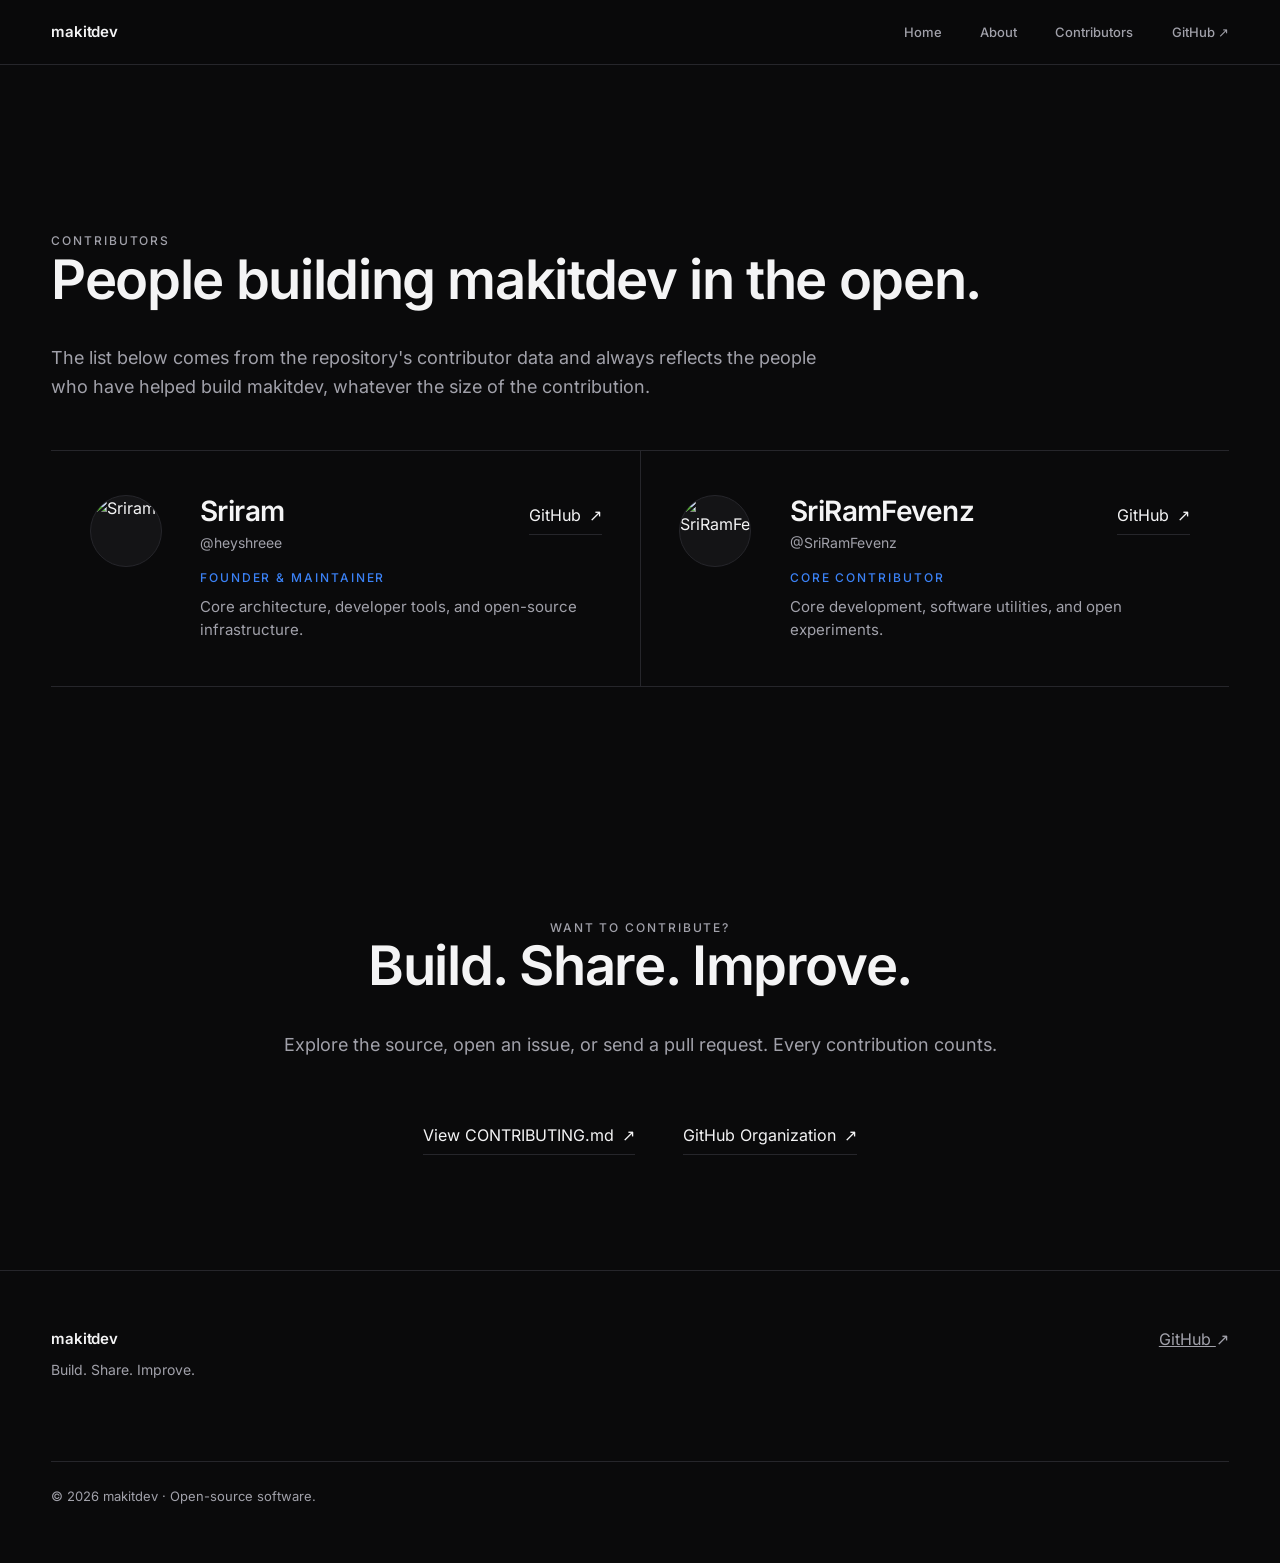
==== contributors/index.html @ 1aeec7a0 "Add makitdev static site with SEO and performance improvements Static landing + contributors pages w" ====
<!DOCTYPE html>
<html lang="en">
<head>
  <meta charset="UTF-8">
  <meta name="viewport" content="width=device-width, initial-scale=1">
  <title>Contributors — makitdev</title>
  <meta name="description" content="The people building makitdev, an open-source organization, in the open.">
  <meta name="theme-color" content="#0a0a0b">

  <meta property="og:type" content="website">
  <meta property="og:title" content="Contributors — Build. Share. Improve.">
  <meta property="og:description" content="People building makitdev in the open.">
  <meta property="og:site_name" content="makitdev">

  <link rel="icon" type="image/svg+xml" href="../assets/images/favicon.svg">
  <link rel="preload" href="../assets/fonts/inter-latin.woff2" as="font" type="font/woff2" crossorigin>
  <link rel="stylesheet" href="../assets/css/main.css">
  <link rel="stylesheet" href="../assets/css/contributors.css">

  <script>
    (function () {
      var d = document.documentElement;
      d.classList.add("js");
      if (window.matchMedia("(prefers-reduced-motion: reduce)").matches) {
        d.classList.add("is-loaded");
      } else {
        requestAnimationFrame(function () {
          d.classList.add("is-loaded");
        });
      }
    })();
  </script>
</head>
<body>

  <a class="skip-link" href="#main">Skip to content</a>

  <header class="site-header">
    <div class="container nav-inner">
      <a class="brand" href="../index.html">makitdev</a>
      <nav aria-label="Primary">
        <ul class="nav-links">
          <li><a href="../index.html">Home</a></li>
          <li><a href="../index.html#about">About</a></li>
          <li><a href="./" aria-current="page">Contributors</a></li>
          <li><a class="nav-gh" href="https://github.com/makitdev" target="_blank" rel="noopener noreferrer">GitHub <span class="arrow" aria-hidden="true">↗</span></a></li>
        </ul>
      </nav>
    </div>
  </header>

  <main id="main">

    <!-- Intro -->
    <section class="section" id="contributors" aria-labelledby="contributors-title">
      <div class="container">
        <p class="label">Contributors</p>
        <h1 class="section-title" id="contributors-title">People building makitdev in the open.</h1>
        <p class="statement-copy">The list below comes from the repository's contributor data and always reflects the people who have helped build makitdev, whatever the size of the contribution.</p>
      </div>
    </section>

    <!-- Roster -->
    <section class="section section--tight" id="roster" aria-labelledby="roster-heading">
      <div class="container">
        <h2 class="sr-only" id="roster-heading">Contributor list</h2>
        <ul class="contributors-grid" id="contributors-grid" aria-label="Contributors"></ul>
      </div>
    </section>

    <!-- Contribute -->
    <section class="section section--tight" id="contribute" aria-labelledby="contribute-title">
      <div class="container center">
        <p class="label reveal">Want to contribute?</p>
        <h2 class="section-title reveal" id="contribute-title" style="--reveal-delay: 90ms">Build. Share. Improve.</h2>
        <p class="statement-copy reveal" style="--reveal-delay: 160ms">Explore the source, open an issue, or send a pull request. Every contribution counts.</p>
        <div class="cta-actions reveal" style="--reveal-delay: 240ms">
          <a class="tlink" href="../CONTRIBUTING.md">View CONTRIBUTING.md <span class="arrow" aria-hidden="true">↗</span></a>
          <a class="tlink" href="https://github.com/makitdev" target="_blank" rel="noopener noreferrer">GitHub Organization <span class="arrow" aria-hidden="true">↗</span></a>
        </div>
      </div>
    </section>

  </main>

  <footer class="site-footer">
    <div class="container">
      <div class="footer-top">
        <div>
          <p class="footer-brand">makitdev</p>
          <p class="footer-tagline">Build. Share. Improve.</p>
        </div>
        <a href="https://github.com/makitdev" target="_blank" rel="noopener noreferrer">
          GitHub <span class="arrow" aria-hidden="true">↗</span>
        </a>
      </div>
      <div class="footer-bottom">
        <p>© 2026 makitdev · Open-source software.</p>
      </div>
    </div>
  </footer>

  <script src="../assets/js/main.js" defer></script>
  <script src="../assets/data/contributors.js" defer></script>
  <script src="../assets/js/contributors.js" defer></script>
</body>
</html>
---- assets/css/main.css ----
/* ==========================================================================
   makitdev — editorial stylesheet
   Build. Share. Improve.
   ========================================================================== */

/* ---- Fonts (self-hosted Latin subset of Inter, weights 400–700) --------- */

@font-face {
  font-family: "Inter";
  font-style: normal;
  font-weight: 400 700;
  font-display: swap;
  src: url("../fonts/inter-latin.woff2") format("woff2");
}

/* ---- Design tokens -------------------------------------------------------- */

:root {
  color-scheme: dark;

  --bg: #0a0a0b;
  --surface: #141416;
  --text: #f4f4f5;
  --text-secondary: #a1a1aa;
  --accent: #3b82f6;
  --border: #26262b;

  --container: 1400px;
  --gutter: clamp(24px, 4vw, 64px);

  --font-sans: "Inter", -apple-system, BlinkMacSystemFont, "Helvetica Neue",
    Helvetica, Arial, sans-serif;

  --ease: cubic-bezier(0.16, 1, 0.3, 1);
  --dur: 600ms;
}

/* ---- Base ----------------------------------------------------------------- */

*,
*::before,
*::after {
  box-sizing: border-box;
}

html {
  scroll-behavior: smooth;
  -webkit-text-size-adjust: 100%;
}

body {
  margin: 0;
  background: var(--bg);
  color: var(--text);
  font-family: var(--font-sans);
  font-size: 16px;
  line-height: 1.6;
  overflow-x: clip;
  -webkit-font-smoothing: antialiased;
  -moz-osx-font-smoothing: grayscale;
  text-rendering: optimizeLegibility;
}

::selection {
  background: var(--accent);
  color: #ffffff;
}

img,
svg {
  max-width: 100%;
  height: auto;
  display: block;
}

a {
  color: inherit;
}

a:focus-visible,
button:focus-visible {
  outline: 2px solid var(--accent);
  outline-offset: 4px;
  border-radius: 2px;
}

:focus:not(:focus-visible) {
  outline: none;
}

.container {
  width: 100%;
  max-width: var(--container);
  margin-inline: auto;
  padding-inline: var(--gutter);
}

/* ---- Low-level utilities --------------------------------------------------- */

.sr-only {
  position: absolute;
  width: 1px;
  height: 1px;
  padding: 0;
  margin: -1px;
  overflow: hidden;
  clip: rect(0 0 0 0);
  white-space: nowrap;
  border: 0;
}

.label {
  font-size: 12px;
  font-weight: 500;
  letter-spacing: 0.16em;
  text-transform: uppercase;
  color: var(--text-secondary);
  margin: 0;
}

.arrow {
  display: inline-block;
  font-style: normal;
  transition: transform 300ms var(--ease);
}

/* A refined text link with a moving arrow and a smooth underline. */
.tlink {
  display: inline-flex;
  align-items: baseline;
  gap: 0.5em;
  padding-bottom: 0.3em;
  color: var(--text);
  text-decoration: none;
  border-bottom: 1px solid var(--border);
  transition: color 300ms var(--ease), border-color 300ms var(--ease);
}

.tlink:hover,
.tlink:focus-visible {
  color: var(--accent);
  border-bottom-color: var(--accent);
}

.tlink:hover .arrow,
.tlink:focus-visible .arrow {
  transform: translateX(6px);
}

/* ---- Skip link / a11y ------------------------------------------------------- */

.skip-link {
  position: absolute;
  top: -48px;
  left: 16px;
  z-index: 200;
  padding: 10px 16px;
  background: var(--text);
  color: var(--bg);
  font-size: 14px;
  text-decoration: none;
  transition: top 200ms var(--ease);
}

.skip-link:focus {
  top: 16px;
}

/* ---- Navigation -------------------------------------------------------------- */

.site-header {
  position: sticky;
  top: 0;
  z-index: 100;
  background: rgba(10, 10, 11, 0.86);
  border-bottom: 1px solid var(--border);
  transition: background 300ms var(--ease), box-shadow 300ms var(--ease);
}

.js .site-header.is-scrolled {
  background: rgba(10, 10, 11, 0.95);
  box-shadow: 0 1px 0 rgba(0, 0, 0, 0.4);
}

.nav-inner {
  display: flex;
  align-items: center;
  justify-content: space-between;
  min-height: 64px;
}

.brand {
  font-size: 15px;
  font-weight: 600;
  letter-spacing: -0.01em;
  text-decoration: none;
}

.nav-links {
  display: flex;
  align-items: center;
  gap: clamp(20px, 3vw, 40px);
  list-style: none;
  margin: 0;
  padding: 0;
}

.nav-links a {
  font-size: 13px;
  font-weight: 500;
  color: var(--text-secondary);
  text-decoration: none;
  transition: color 250ms var(--ease);
}

.nav-links a:hover,
.nav-links a:focus-visible {
  color: var(--accent);
}

/* ---- Sections ----------------------------------------------------------------- */

.section {
  padding-block: clamp(96px, 13vw, 168px);
}

.section--tight {
  padding-block: clamp(72px, 9vw, 120px);
}

/* ---- Hero ---------------------------------------------------------------------- */

.hero {
  position: relative;
  min-height: min(92vh, 980px);
  display: flex;
  align-items: center;
  padding-block: clamp(120px, 16vh, 200px) clamp(96px, 14vh, 180px);
}

.hero-inner {
  width: 100%;
}

.hero .label {
  margin-bottom: clamp(28px, 4vw, 48px);
}

.hero h1 {
  margin: 0 0 clamp(28px, 4vw, 48px);
  font-size: clamp(3rem, 9vw, 8rem);
  font-weight: 600;
  line-height: 0.98;
  letter-spacing: -0.035em;
}

.hero h1 .line {
  display: block;
}

.hero p {
  margin: 0 0 clamp(40px, 5vw, 64px);
  max-width: 34em;
  font-size: clamp(1.05rem, 1.5vw, 1.25rem);
  color: var(--text-secondary);
}

.hero-cta {
  font-size: 15px;
  font-weight: 500;
  letter-spacing: 0.01em;
}

/* Hero entrance: hidden only when JS is available. */
.js .hero [data-hero] {
  opacity: 0;
  transform: translateY(20px);
  transition: opacity var(--dur) var(--ease),
    transform var(--dur) var(--ease);
}

.js.is-loaded .hero [data-hero] {
  opacity: 1;
  transform: translateY(0);
}

/* Transition delays (stagger) applied via inline style="--hero-delay: Nms". */
.js .hero [data-hero] {
  transition-delay: var(--hero-delay, 0ms);
}

/* ---- Introduction --------------------------------------------------------------- */

.about-grid {
  display: grid;
  grid-template-columns: minmax(180px, 240px) 1fr;
  gap: clamp(24px, 6vw, 96px);
}

#about {
  scroll-margin-top: 88px;
}

.section-title {
  margin: 0 0 36px;
  font-size: clamp(2rem, 4.5vw, 3.4rem);
  font-weight: 600;
  line-height: 1.06;
  letter-spacing: -0.025em;
}

.section-copy p {
  margin: 0 0 1.25em;
  max-width: 42em;
  font-size: clamp(1.05rem, 1.4vw, 1.2rem);
  color: var(--text-secondary);
}

.section-copy p:last-child {
  margin-bottom: 0;
}

/* ---- Principles ----------------------------------------------------------------- */

.principles {
  display: grid;
}

.principle {
  display: grid;
  grid-template-columns: minmax(56px, 90px) minmax(160px, 240px) 1fr;
  column-gap: clamp(24px, 5vw, 64px);
  row-gap: 16px;
  align-items: baseline;
  padding-block: clamp(40px, 5vw, 56px);
  border-top: 1px solid var(--border);
}

.principle:last-child {
  border-bottom: 1px solid var(--border);
}

.principle-num {
  font-size: 13px;
  font-weight: 500;
  letter-spacing: 0.16em;
  color: var(--text-secondary);
}

.principle h3 {
  margin: 0;
  font-size: clamp(1.5rem, 3vw, 2.4rem);
  font-weight: 600;
  line-height: 1.05;
  letter-spacing: -0.02em;
}

.principle p {
  margin: 0;
  max-width: 30em;
  font-size: clamp(1rem, 1.3vw, 1.125rem);
  color: var(--text-secondary);
}

.section-head {
  margin-bottom: clamp(48px, 7vw, 88px);
}

/* ---- What we build --------------------------------------------------------------- */

.wwb-grid {
  display: grid;
  grid-template-columns: repeat(2, 1fr);
  border-top: 1px solid var(--border);
  border-bottom: 1px solid var(--border);
  list-style: none;
  margin: 0;
  padding: 0;
}

.cat {
  position: relative;
  display: block;
  padding: clamp(32px, 3.5vw, 48px) clamp(24px, 3vw, 40px);
  border-left: 1px solid var(--border);
  border-top: 1px solid var(--border);
  transition: transform 300ms var(--ease), background-color 300ms var(--ease);
}

/* Keep the outside grid clean: children offset the shared border. */
.wwb-grid > .cat:nth-child(n + 3) {
  border-top: 1px solid var(--border);
}

.cat:first-child,
.cat:nth-child(3) {
  border-left: 0;
}

.cat:hover,
.cat:focus-visible {
  background: var(--surface);
  transform: translateX(6px);
}

.cat-top {
  display: flex;
  align-items: baseline;
  justify-content: space-between;
  gap: 16px;
  min-height: 2.5rem;
}

.cat h3 {
  margin: 0;
  font-size: clamp(1.25rem, 2.4vw, 1.75rem);
  font-weight: 600;
  letter-spacing: -0.02em;
  line-height: 1.1;
}

.cat .arrow {
  color: var(--text-secondary);
  font-size: clamp(1.1rem, 2vw, 1.4rem);
  transition: transform 300ms var(--ease), color 300ms var(--ease);
}

.cat:hover .arrow,
.cat:focus-visible .arrow {
  color: var(--accent);
  transform: translateX(6px);
}

.cat-desc {
  margin: 12px 0 0;
  font-size: 15px;
  color: var(--text-secondary);
  max-width: 30em;
}

/* Description layered in on hover (with a focus/touch fallback below). */
.cat-desc {
  display: none;
}

.cat:hover .cat-desc,
.cat:focus-visible .cat-desc {
  display: block;
}

/* Touch / no-precision-pointer devices: always show the description. */
@media (hover: none) {
  .cat-desc {
    display: block;
  }
}

/* ---- Open source ------------------------------------------------------------------- */

.center {
  text-align: center;
  max-width: 52em;
  margin-inline: auto;
}

.statement-copy {
  margin: 0;
  font-size: clamp(1.05rem, 1.4vw, 1.2rem);
  color: var(--text-secondary);
}

.flow {
  display: grid;
  justify-items: center;
  margin: clamp(64px, 9vw, 120px) auto 0;
  max-width: 420px;
  list-style: none;
  padding: 0;
}

.flow-step {
  font-size: clamp(1.125rem, 2vw, 1.5rem);
  font-weight: 600;
  letter-spacing: 0.18em;
  text-transform: uppercase;
  margin: 0;
}

.flow-arrow {
  color: var(--text-secondary);
  font-size: 14px;
  margin: 18px 0;
  line-height: 1;
}

/* ---- CTA ---------------------------------------------------------------------------- */

.cta-link {
  display: inline-flex;
  align-items: baseline;
  gap: 0.4em;
  margin-top: clamp(48px, 7vw, 88px);
  padding-bottom: 0.15em;
  font-size: clamp(1.6rem, 3.2vw, 2.75rem);
  font-weight: 500;
  letter-spacing: -0.02em;
  color: var(--text);
  text-decoration: none;
  background-image: linear-gradient(var(--accent), var(--accent));
  background-repeat: no-repeat;
  background-position: 0 100%;
  background-size: 0% 2px;
  transition: color 350ms var(--ease), background-size 450ms var(--ease);
}

.cta-link .arrow {
  font-size: 0.7em;
}

.cta-link:hover,
.cta-link:focus-visible {
  color: var(--accent);
  background-size: 100% 2px;
}

.cta-link:hover .arrow,
.cta-link:focus-visible .arrow {
  transform: translateX(6px);
}

/* ---- Footer ---------------------------------------------------------------------------- */

.site-footer {
  border-top: 1px solid var(--border);
  padding-block: 56px;
  color: var(--text-secondary);
}

.footer-top {
  display: grid;
  grid-template-columns: 1fr auto;
  gap: 32px;
  align-items: start;
}

.footer-brand {
  margin: 0 0 8px;
  font-size: 15px;
  font-weight: 600;
  letter-spacing: -0.01em;
  color: var(--text);
}

.footer-tagline {
  margin: 0;
  font-size: 14px;
}

.footer-bottom {
  display: flex;
  flex-wrap: wrap;
  gap: 8px 24px;
  justify-content: space-between;
  margin-top: clamp(48px, 7vw, 80px);
  padding-top: 24px;
  border-top: 1px solid var(--border);
  font-size: 13px;
}

.footer-bottom p {
  margin: 0;
}

.footer a {
  font-size: 14px;
  font-weight: 500;
  color: var(--text);
  text-decoration: none;
  transition: color 250ms var(--ease);
}

.footer a:hover,
.footer a:focus-visible {
  color: var(--accent);
}

/* ---- Scroll reveal ----------------------------------------------------------------------- */

/* Hidden only when JS is available; otherwise content stays visible. */
.js .reveal {
  opacity: 0;
  transform: translateY(25px);
}

.js .reveal.in-view {
  opacity: 1;
  transform: translateY(0);
  transition: opacity var(--dur) var(--ease),
    transform var(--dur) var(--ease);
  transition-delay: var(--reveal-delay, 0ms);
}

/* ---- Responsive ------------------------------------------------------------------------------ */

@media (max-width: 1024px) {
  .about-grid {
    grid-template-columns: minmax(140px, 180px) 1fr;
  }
}

@media (max-width: 860px) {
  .about-grid {
    grid-template-columns: 1fr;
    gap: 20px;
  }

  .principle {
    grid-template-columns: 64px 1fr;
  }

  .principle p {
    grid-column: 1 / -1;
    margin-left: 0;
  }

  .wwb-grid {
    grid-template-columns: 1fr;
  }

  .wwb-grid > .cat:nth-child(n + 2) {
    border-top: 1px solid var(--border);
  }

  .cat {
    border-left: 0;
  }

  .contributors-grid {
    grid-template-columns: 1fr;
  }

  .contributors-grid > .contributor:nth-child(n + 2) {
    border-top: 1px solid var(--border);
  }

  .contributor {
    border-left: 0;
  }

  .footer-top {
    grid-template-columns: 1fr;
  }
}

@media (max-width: 480px) {
  :root {
    --gutter: 20px;
  }

  .nav-links .nav-gh {
    display: none;
  }

  .hero h1 {
    letter-spacing: -0.03em;
  }
}

/* ---- Contributors ------------------------------------------------------------------------------- */

#contributors {
  scroll-margin-top: 88px;
}

#contributors.section {
  padding-bottom: clamp(32px, 4vw, 48px);
}

#contributors .statement-copy {
  max-width: 44em;
}

#roster.section--tight {
  padding-top: 0;
}

.contributors-grid {
  display: grid;
  grid-template-columns: repeat(2, minmax(0, 1fr));
  border-top: 1px solid var(--border);
  border-bottom: 1px solid var(--border);
  list-style: none;
  margin: 0;
  padding: 0;
}

.contributor {
  position: relative;
  display: grid;
  grid-template-columns: clamp(56px, 7vw, 72px) minmax(0, 1fr);
  align-items: start;
  gap: clamp(20px, 3vw, 40px);
  padding: clamp(32px, 3.5vw, 48px) clamp(24px, 3vw, 40px);
  border-left: 1px solid var(--border);
  border-top: 1px solid var(--border);
  border-top: 0;
  transition: background-color 300ms var(--ease), transform 300ms var(--ease);
}

/* Keep the outside grid clean: children offset the shared border. */
/* Keep the outside grid clean: left-column children have no left border */
.contributors-grid > .contributor:nth-child(2n + 1) {
  border-left: 0;
}

/* Row 2 and beyond get top divider border */
.contributors-grid > .contributor:nth-child(n + 3) {
  border-top: 1px solid var(--border);
}

.contributor:first-child,
.contributor:nth-child(3) {
  border-left: 0;
}

.contributor:hover,
.contributor:focus-within {
  background: var(--surface);
  transform: translateX(6px);
}

.contributor-avatar {
  width: 100%;
  aspect-ratio: 1;
  border-radius: 50%;
  border: 1px solid var(--border);
  background: var(--surface);
  object-fit: cover;
  flex-shrink: 0;
}

.contributor-body {
  min-width: 0;
}

.contributor-head {
  display: flex;
  align-items: baseline;
  justify-content: space-between;
  flex-wrap: wrap;
  gap: 8px 20px;
  margin-bottom: 12px;
  margin-bottom: 14px;
}

.contributor-name {
  margin: 0;
  font-size: clamp(1.25rem, 2.4vw, 1.75rem);
  font-weight: 600;
  letter-spacing: -0.02em;
  line-height: 1.15;
}

.contributor-handle {
  margin: 4px 0 14px;
  margin: 4px 0 0;
  font-size: 14px;
  color: var(--text-secondary);
}

.contributor-link {
  white-space: nowrap;
  flex-shrink: 0;
}

.contributor-role {
  margin: 0 0 8px;
  font-size: 12px;
  font-weight: 500;
  letter-spacing: 0.16em;
  text-transform: uppercase;
  color: var(--accent);
}

.contributor-desc {
  margin: 0;
  max-width: 30em;
  max-width: 32em;
  font-size: 15px;
  line-height: 1.55;
  color: var(--text-secondary);
}

.contributor .arrow {
  transition: transform 300ms var(--ease), color 300ms var(--ease);
}

.contributor:hover .arrow,
.contributor:focus-within .arrow {
  color: var(--accent);
  transform: translateX(6px);
}

.cta-actions {
  display: flex;
  flex-wrap: wrap;
  justify-content: center;
  gap: clamp(24px, 4vw, 48px);
  margin-top: clamp(40px, 6vw, 64px);
}

/* ---- Reduced motion ----------------------------------------------------------------------------- */

@media (prefers-reduced-motion: reduce) {
  html {
    scroll-behavior: auto;
  }

  *,
  *::before,
  *::after {
    animation-duration: 0.001ms !important;
    animation-iteration-count: 1 !important;
    transition-duration: 0.001ms !important;
    scroll-behavior: auto !important;
  }

  .js .reveal,
  .js .hero [data-hero] {
    opacity: 1;
    transform: none;
    transition: none;
  }
}
---- assets/css/contributors.css ----
/* ==========================================================================
   makitdev — Contributors Page Layout & Alignment
   Philosophy: Clean editorial alignment, seamless vertical rhythm,
   and balanced responsive grid borders.
   ========================================================================== */

/* ---- Section Spacing & Vertical Rhythm ---------------------------------- */

#contributors.section {
  padding-bottom: clamp(32px, 4vw, 48px);
}

#contributors .statement-copy {
  max-width: 44em;
}

#roster.section--tight {
  padding-top: 0;
}

/* ---- Contributors Grid Layout & Borders --------------------------------- */

.contributors-grid {
  display: grid;
  grid-template-columns: repeat(2, minmax(0, 1fr));
  border-top: 1px solid var(--border);
  border-bottom: 1px solid var(--border);
  list-style: none;
  margin: 0;
  padding: 0;
}

/* Individual Contributor Item Layout */
.contributor {
  position: relative;
  display: grid;
  grid-template-columns: clamp(56px, 7vw, 72px) minmax(0, 1fr);
  align-items: start;
  gap: clamp(20px, 3vw, 40px);
  padding: clamp(32px, 3.5vw, 48px) clamp(24px, 3vw, 40px);
  border-left: 1px solid var(--border);
  border-top: 0;
  transition: background-color 300ms var(--ease), transform 300ms var(--ease);
}

/* Left column items have no left border to keep the grid exterior clean */
.contributors-grid > .contributor:nth-child(2n + 1) {
  border-left: 0;
}

/* Row 2 and beyond get top divider border */
.contributors-grid > .contributor:nth-child(n + 3) {
  border-top: 1px solid var(--border);
}

.contributor:hover,
.contributor:focus-within {
  background: var(--surface);
  transform: translateX(6px);
}

/* Contributor Avatar */
.contributor-avatar {
  width: 100%;
  aspect-ratio: 1;
  border-radius: 50%;
  border: 1px solid var(--border);
  background: var(--surface);
  object-fit: cover;
  flex-shrink: 0;
}

/* Contributor Body & Typography Alignment */
.contributor-body {
  min-width: 0;
}

.contributor-head {
  display: flex;
  align-items: baseline;
  justify-content: space-between;
  flex-wrap: wrap;
  gap: 8px 20px;
  margin-bottom: 14px;
}

.contributor-name {
  margin: 0;
  font-size: clamp(1.25rem, 2.4vw, 1.75rem);
  font-weight: 600;
  letter-spacing: -0.02em;
  line-height: 1.15;
}

.contributor-handle {
  margin: 4px 0 0;
  font-size: 14px;
  color: var(--text-secondary);
}

.contributor-link {
  white-space: nowrap;
  flex-shrink: 0;
}

.contributor-role {
  margin: 0 0 8px;
  font-size: 12px;
  font-weight: 500;
  letter-spacing: 0.16em;
  text-transform: uppercase;
  color: var(--accent);
}

.contributor-desc {
  margin: 0;
  max-width: 32em;
  font-size: 15px;
  line-height: 1.55;
  color: var(--text-secondary);
}

.contributor .arrow {
  transition: transform 300ms var(--ease), color 300ms var(--ease);
}

.contributor:hover .arrow,
.contributor:focus-within .arrow {
  color: var(--accent);
  transform: translateX(6px);
}

/* ---- Responsive Breakpoints --------------------------------------------- */

@media (max-width: 860px) {
  .contributors-grid {
    grid-template-columns: 1fr;
  }

  .contributors-grid > .contributor {
    border-left: 0;
  }

  .contributors-grid > .contributor:nth-child(n + 2) {
    border-top: 1px solid var(--border);
  }

  .contributors-grid > .contributor:nth-child(n + 3) {
    border-top: 1px solid var(--border);
  }
}

@media (max-width: 480px) {
  .contributor {
    gap: 16px;
    padding: 24px 20px;
  }
}
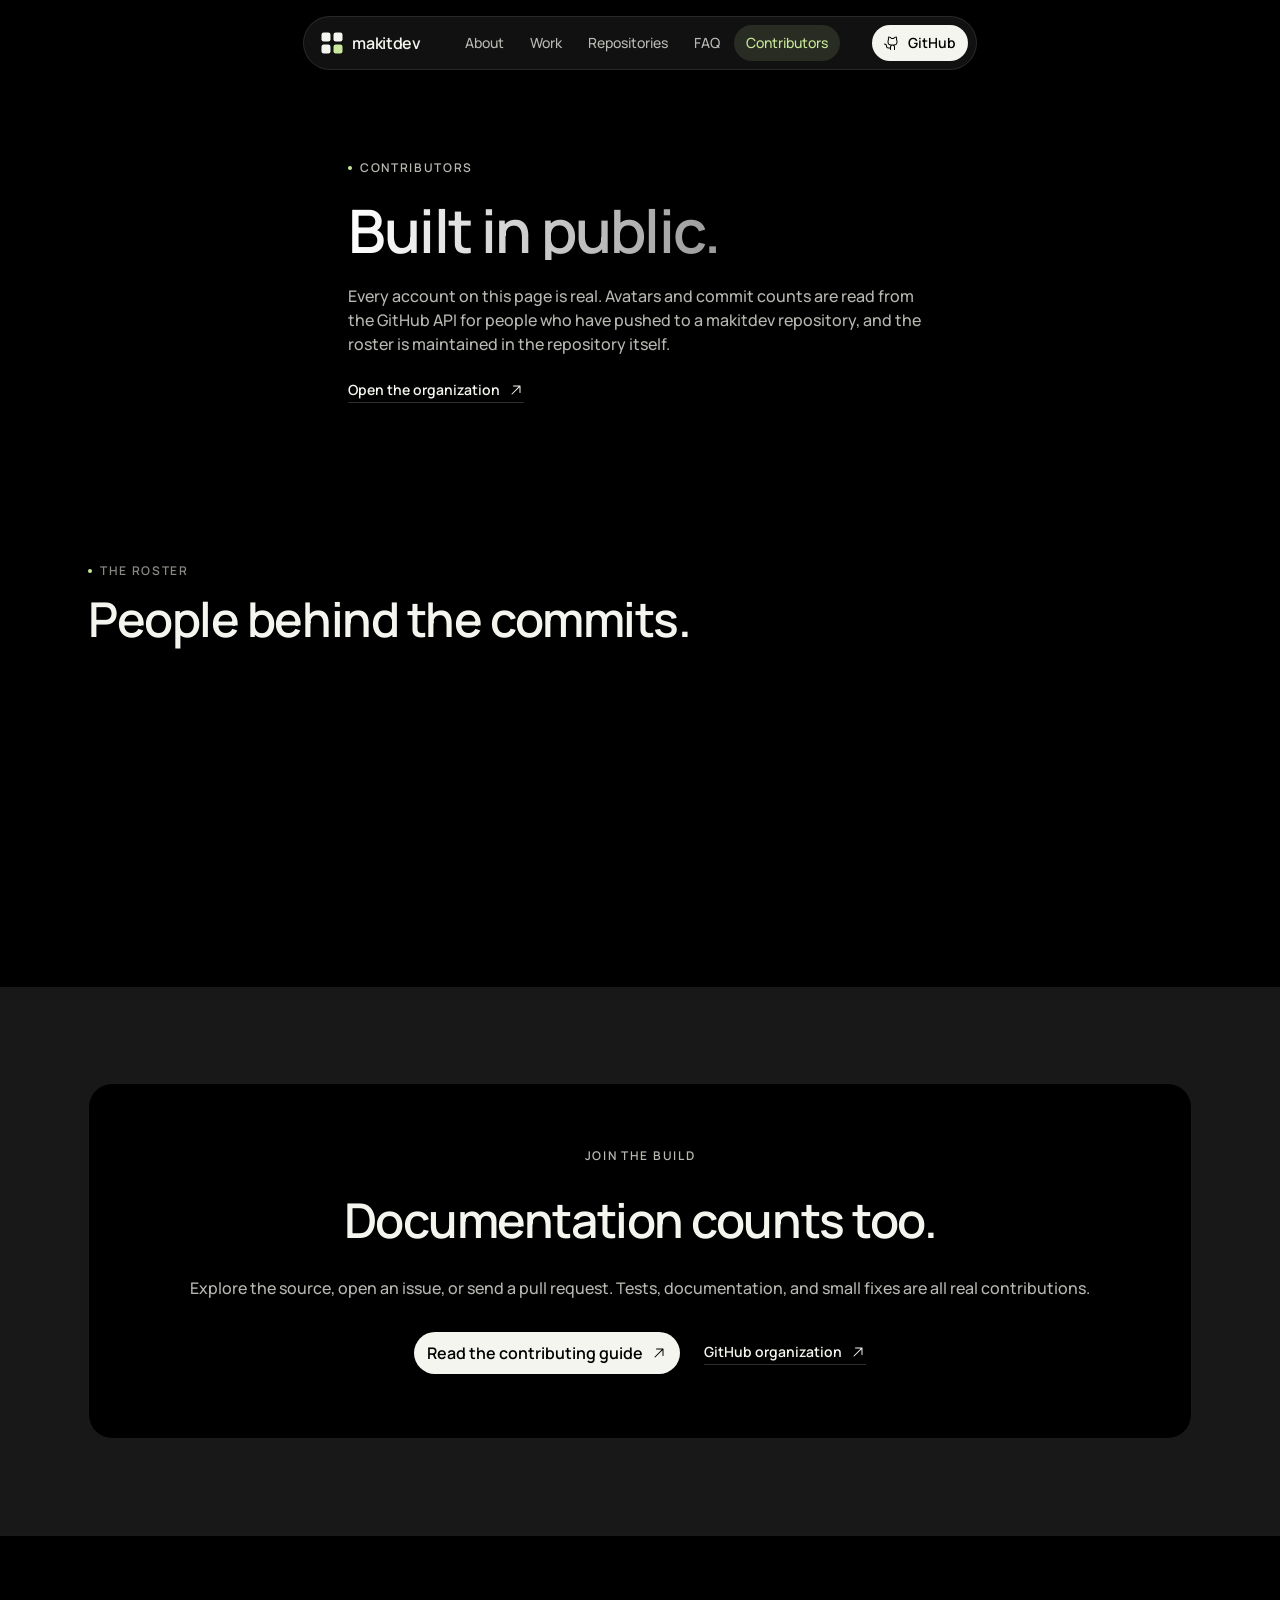
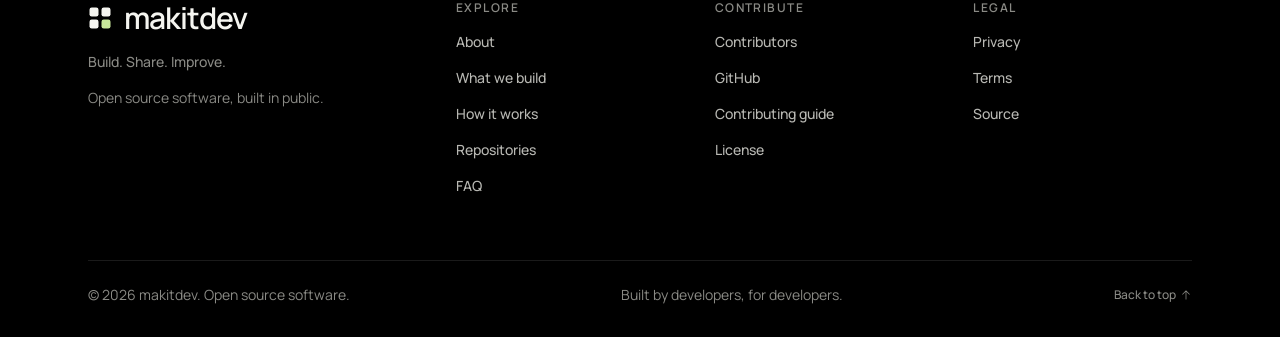
==== commit 67332e54: "Update site pages and assets Co-authored-by: Copilot <223556219+Copilot@users.noreply.github.com>" ====
--- a/contributors/index.html
+++ b/contributors/index.html
@@ -3,105 +3,18 @@
 <head>
   <meta charset="UTF-8">
   <meta name="viewport" content="width=device-width, initial-scale=1">
-  <title>Contributors — makitdev</title>
-  <meta name="description" content="The people building makitdev, an open-source organization, in the open.">
-  <meta name="theme-color" content="#0a0a0b">
-
-  <meta property="og:type" content="website">
-  <meta property="og:title" content="Contributors — Build. Share. Improve.">
-  <meta property="og:description" content="People building makitdev in the open.">
-  <meta property="og:site_name" content="makitdev">
-
-  <link rel="icon" type="image/svg+xml" href="../assets/images/favicon.svg">
-  <link rel="preload" href="../assets/fonts/inter-latin.woff2" as="font" type="font/woff2" crossorigin>
-  <link rel="stylesheet" href="../assets/css/main.css">
-  <link rel="stylesheet" href="../assets/css/contributors.css">
-
-  <script>
-    (function () {
-      var d = document.documentElement;
-      d.classList.add("js");
-      if (window.matchMedia("(prefers-reduced-motion: reduce)").matches) {
-        d.classList.add("is-loaded");
-      } else {
-        requestAnimationFrame(function () {
-          d.classList.add("is-loaded");
-        });
-      }
-    })();
-  </script>
+  <title>Contributors | makitdev</title>
+  <meta name="robots" content="noindex, follow">
+  <link rel="canonical" href="https://makitdev.vercel.app/contributors.html">
+  <meta http-equiv="refresh" content="0; url=../contributors.html">
+  <script>window.location.replace("../contributors.html");</script>
+  <style>
+    body { margin: 0; background: #000; color: #f5f5f0; font-family: "Manrope", "Segoe UI", sans-serif; display: grid; place-items: center; min-height: 100vh; }
+    a { color: #c9e89b; }
+    p { max-width: 34ch; padding: 24px; line-height: 1.5; }
+  </style>
 </head>
 <body>
-
-  <a class="skip-link" href="#main">Skip to content</a>
-
-  <header class="site-header">
-    <div class="container nav-inner">
-      <a class="brand" href="../index.html">makitdev</a>
-      <nav aria-label="Primary">
-        <ul class="nav-links">
-          <li><a href="../index.html">Home</a></li>
-          <li><a href="../index.html#about">About</a></li>
-          <li><a href="./" aria-current="page">Contributors</a></li>
-          <li><a class="nav-gh" href="https://github.com/makitdev" target="_blank" rel="noopener noreferrer">GitHub <span class="arrow" aria-hidden="true">↗</span></a></li>
-        </ul>
-      </nav>
-    </div>
-  </header>
-
-  <main id="main">
-
-    <!-- Intro -->
-    <section class="section" id="contributors" aria-labelledby="contributors-title">
-      <div class="container">
-        <p class="label">Contributors</p>
-        <h1 class="section-title" id="contributors-title">People building makitdev in the open.</h1>
-        <p class="statement-copy">The list below comes from the repository's contributor data and always reflects the people who have helped build makitdev, whatever the size of the contribution.</p>
-      </div>
-    </section>
-
-    <!-- Roster -->
-    <section class="section section--tight" id="roster" aria-labelledby="roster-heading">
-      <div class="container">
-        <h2 class="sr-only" id="roster-heading">Contributor list</h2>
-        <ul class="contributors-grid" id="contributors-grid" aria-label="Contributors"></ul>
-      </div>
-    </section>
-
-    <!-- Contribute -->
-    <section class="section section--tight" id="contribute" aria-labelledby="contribute-title">
-      <div class="container center">
-        <p class="label reveal">Want to contribute?</p>
-        <h2 class="section-title reveal" id="contribute-title" style="--reveal-delay: 90ms">Build. Share. Improve.</h2>
-        <p class="statement-copy reveal" style="--reveal-delay: 160ms">Explore the source, open an issue, or send a pull request. Every contribution counts.</p>
-        <div class="cta-actions reveal" style="--reveal-delay: 240ms">
-          <a class="tlink" href="../CONTRIBUTING.md">View CONTRIBUTING.md <span class="arrow" aria-hidden="true">↗</span></a>
-          <a class="tlink" href="https://github.com/makitdev" target="_blank" rel="noopener noreferrer">GitHub Organization <span class="arrow" aria-hidden="true">↗</span></a>
-        </div>
-      </div>
-    </section>
-
-  </main>
-
-  <footer class="site-footer">
-    <div class="container">
-      <div class="footer-top">
-        <div>
-          <p class="footer-brand">makitdev</p>
-          <p class="footer-tagline">Build. Share. Improve.</p>
-        </div>
-        <a href="https://github.com/makitdev" target="_blank" rel="noopener noreferrer">
-          GitHub <span class="arrow" aria-hidden="true">↗</span>
-        </a>
-      </div>
-      <div class="footer-bottom">
-        <p>© 2026 makitdev · Open-source software.</p>
-      </div>
-    </div>
-  </footer>
-
-  <script src="../assets/js/main.js" defer></script>
-  <script src="../assets/data/contributors.js" defer></script>
-  <script src="../assets/js/contributors.js" defer></script>
+  <p>Contributors moved to <a href="../contributors.html">the contributors page</a>.</p>
 </body>
 </html>
